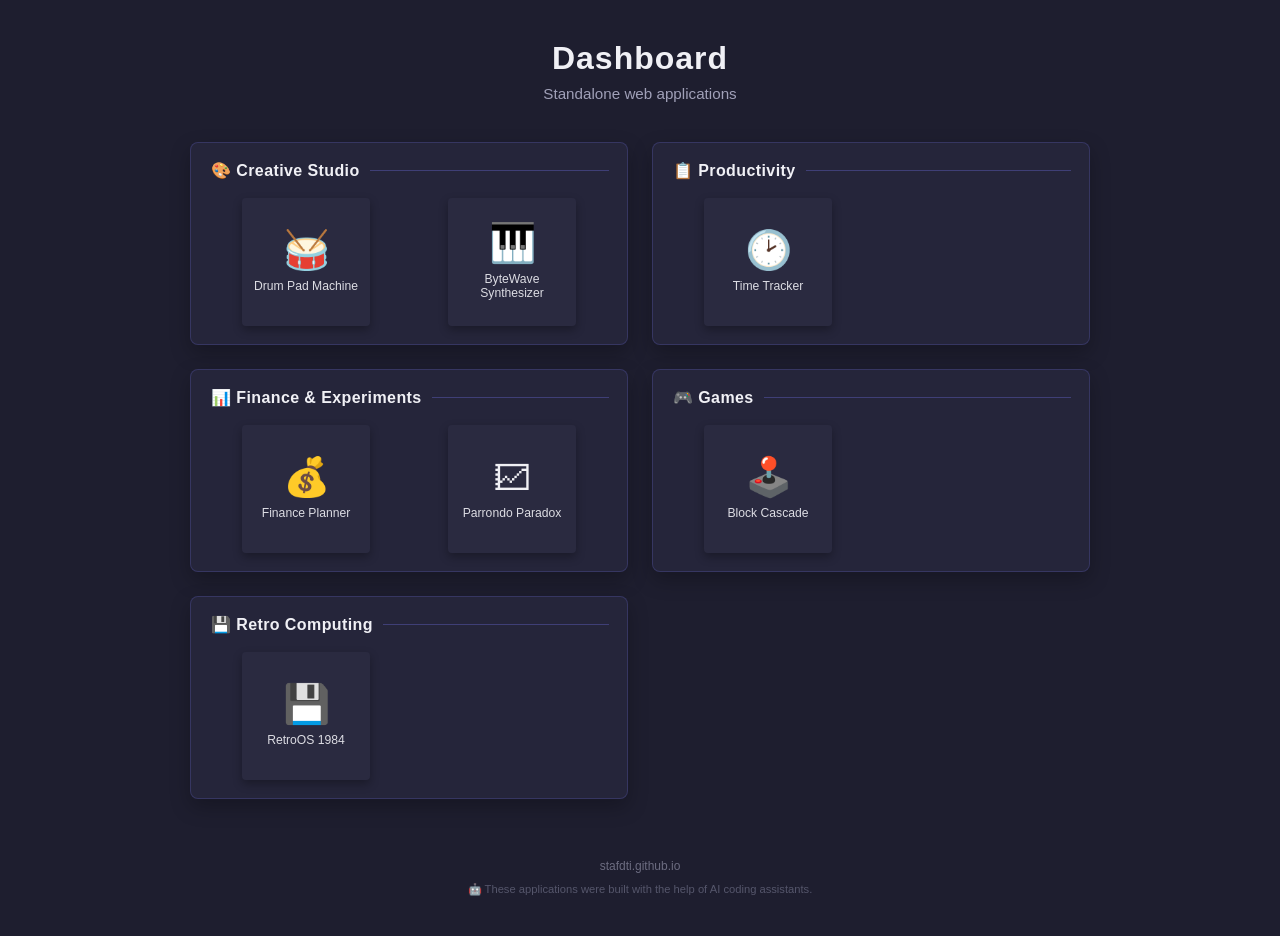
==== index.html @ 328d8c92 "feat: organize dashboard apps into responsive category groups Group applications into visually disti" ====
<!DOCTYPE html>
<html lang="de">
<head>
    <meta charset="UTF-8">
    <meta name="viewport" content="width=device-width, initial-scale=1.0">
    <title>Dashboard</title>
    <style>
        :root {
            --bg: #1e1e2f;
            --card-bg: #2a2a40;
            --card-hover: #34344f;
            --group-bg: #25253a;
            --text: #f0f0f5;
            --muted-text: #a0a0b8;
            --accent: #7a7aff;
        }

        * {
            box-sizing: border-box;
        }

        body {
            margin: 0;
            min-height: 100vh;
            font-family: "Segoe UI", Arial, sans-serif;
            background: var(--bg);
            color: var(--text);
            display: flex;
            flex-direction: column;
            align-items: center;
            padding: 40px 20px;
        }

        h1 {
            margin: 0 0 8px 0;
            font-size: 2rem;
            letter-spacing: 1px;
        }

        p.subtitle {
            margin: 0 0 40px 0;
            color: var(--muted-text);
            font-size: 0.95rem;
        }

        .dashboard {
            width: 100%;
            max-width: 900px;
            display: grid;
            grid-template-columns: repeat(2, minmax(0, 1fr));
            gap: 24px;
        }

        .app-group {
            min-height: 130px;
            padding: 18px;
            background: var(--group-bg);
            border: 1px solid rgba(122, 122, 255, 0.2);
            border-radius: 8px;
            box-shadow: 0 8px 20px rgba(0, 0, 0, 0.25);
        }

        .group-title {
            display: flex;
            align-items: center;
            gap: 10px;
            margin: 0 0 18px 2px;
            color: var(--text);
            font-size: 1rem;
            font-weight: 600;
            letter-spacing: 0.4px;
        }

        .group-title::after {
            content: "";
            height: 1px;
            flex: 1;
            background: rgba(122, 122, 255, 0.3);
        }

        .dashboard-grid {
            display: grid;
            grid-template-columns: repeat(2, minmax(0, 1fr));
            gap: 12px;
        }

        .widget {
            width: 128px;
            max-width: 100%;
            min-width: 0;
            justify-self: center;
            aspect-ratio: 1;
            padding: 2px;
            background: var(--card-bg);
            border-radius: 4px;
            display: flex;
            flex-direction: column;
            align-items: center;
            justify-content: center;
            text-decoration: none;
            color: var(--text);
            box-shadow: 0 4px 10px rgba(0, 0, 0, 0.3);
            transition: transform 0.15s ease, background 0.15s ease, box-shadow 0.15s ease;
        }

        .widget:hover {
            background: var(--card-hover);
            transform: translateY(-4px);
            box-shadow: 0 8px 18px rgba(0, 0, 0, 0.45);
        }

        .widget:active {
            transform: translateY(-1px) scale(0.98);
        }

        .widget .icon {
            font-size: 38px;
            line-height: 1;
            margin-bottom: 10px;
        }

        .widget .label {
            font-size: 0.76rem;
            text-align: center;
            padding: 0 4px;
            color: var(--text);
            opacity: 0.9;
        }

        footer {
            margin-top: 60px;
            font-size: 0.75rem;
            color: #6c6c80;
        }

        p.disclaimer {
            margin: 10px 0 0 0;
            font-size: 0.7rem;
            color: #55566b;
            text-align: center;
        }

        @media (max-width: 640px) {
            body {
                padding: 32px 16px;
            }

            .dashboard {
                grid-template-columns: 1fr;
                gap: 20px;
            }

            .app-group {
                min-height: auto;
            }
        }

        @media (max-width: 360px) {
            .dashboard-grid {
                grid-template-columns: 1fr 1fr;
                gap: 10px;
            }

            .widget {
                min-height: 0;
            }

            .widget .icon {
                font-size: 32px;
            }

            .widget .label {
                font-size: 0.7rem;
            }
        }
    </style>
</head>
<body>
    <h1>Dashboard</h1>
    <p class="subtitle">Standalone web applications</p>

    <main class="dashboard" id="dashboard">
        <section class="app-group" aria-labelledby="creative-title">
            <h2 class="group-title" id="creative-title">🎨 Creative Studio</h2>
            <div class="dashboard-grid">
                <a class="widget" href="drum-pad-machine/src/index.html" title="Drum Pad Machine">
                    <span class="icon">🥁</span>
                    <span class="label">Drum Pad Machine</span>
                </a>
                <a class="widget" href="synthesizer/index.html" title="ByteWave Synthesizer">
                    <span class="icon">🎹</span>
                    <span class="label">ByteWave Synthesizer</span>
                </a>
            </div>
        </section>

        <section class="app-group" aria-labelledby="productivity-title">
            <h2 class="group-title" id="productivity-title">📋 Productivity</h2>
            <div class="dashboard-grid">
                <a class="widget" href="time-tracker/src/index.html" title="Time Tracker">
                    <span class="icon">🕑</span>
                    <span class="label">Time Tracker</span>
                </a>
            </div>
        </section>

        <section class="app-group" aria-labelledby="finance-title">
            <h2 class="group-title" id="finance-title">📊 Finance & Experiments</h2>
            <div class="dashboard-grid">
                <a class="widget" href="finance-planner/src/index.html" title="Finance Planner">
                    <span class="icon">💰</span>
                    <span class="label">Finance Planner</span>
                </a>
                <a class="widget" href="parrondo paradox/index.html" title="Parrondo Paradox">
                    <span class="icon">🗠</span>
                    <span class="label">Parrondo Paradox</span>
                </a>
            </div>
        </section>

        <section class="app-group" aria-labelledby="games-title">
            <h2 class="group-title" id="games-title">🎮 Games</h2>
            <div class="dashboard-grid">
                <a class="widget" href="block-cascade/index.html" title="Block Cascade">
                    <span class="icon">🕹️</span>
                    <span class="label">Block Cascade</span>
                </a>
            </div>
        </section>

        <section class="app-group" aria-labelledby="retro-title">
            <h2 class="group-title" id="retro-title">💾 Retro Computing</h2>
            <div class="dashboard-grid">
                <a class="widget" href="retro-os/index.html" title="RetroOS 1984">
                    <span class="icon">💾</span>
                    <span class="label">RetroOS 1984</span>
                </a>
            </div>
        </section>
    </main>

    <footer>stafdti.github.io</footer>
    <p class="disclaimer">🤖 These applications were built with the help of AI coding assistants.</p>

    <script>
        // Simple keyboard accessibility / future extension hook.
        document.querySelectorAll('.widget').forEach(function (widget) {
            widget.addEventListener('click', function () {
                // Placeholder for potential analytics or transition effects.
                console.log('Opening app:', widget.title);
            });
        });
    </script>
</body>
</html>
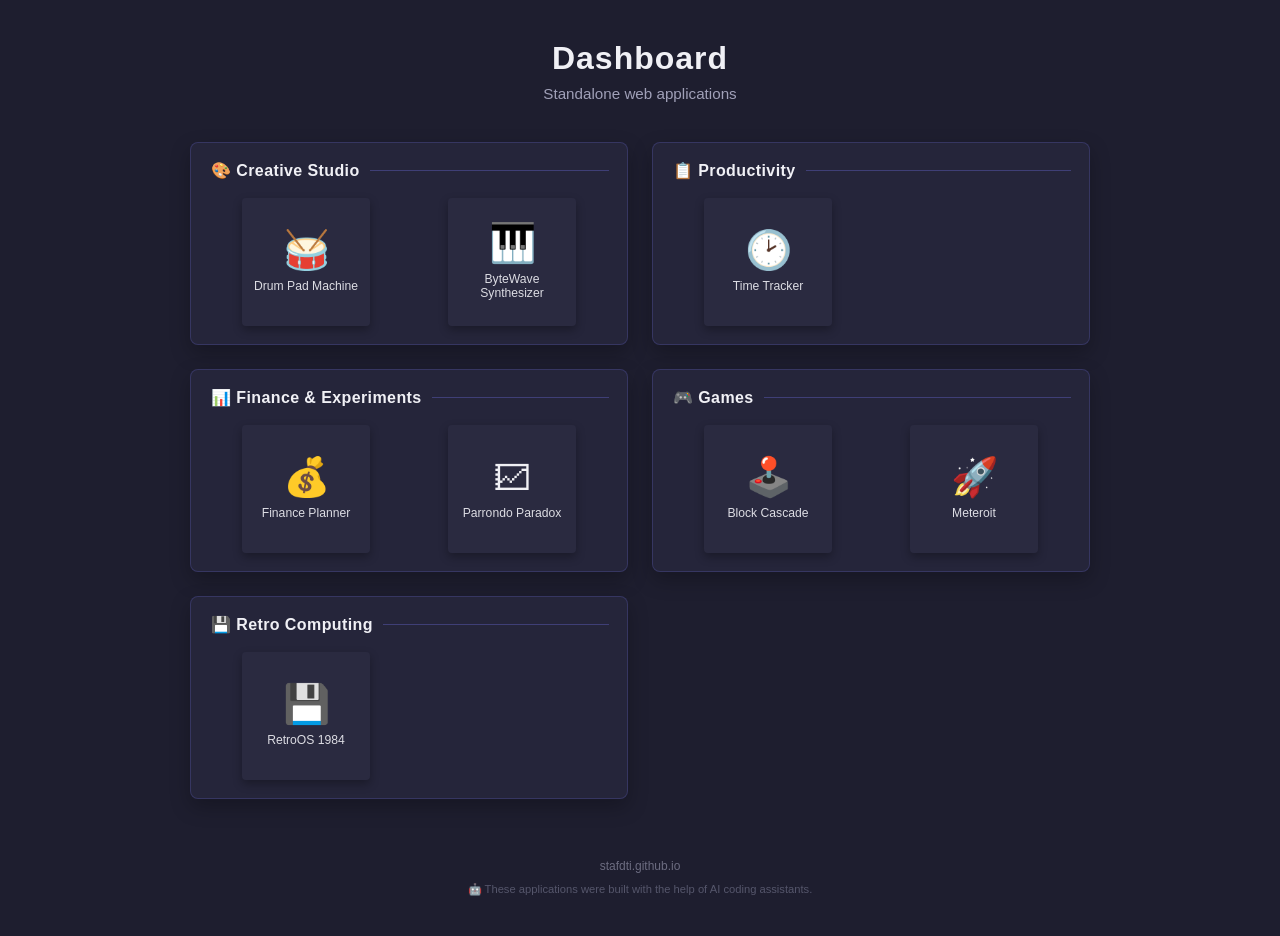
==== commit 453cb353: "feat: add Meteroit neon orbital arcade game experience Add a self-contained browser game with neon o" ====
--- a/index.html
+++ b/index.html
@@ -225,6 +225,10 @@
                     <span class="icon">🕹️</span>
                     <span class="label">Block Cascade</span>
                 </a>
+                <a class="widget" href="meteroit/index.html" title="Meteroit">
+                    <span class="icon">🚀</span>
+                    <span class="label">Meteroit</span>
+                </a>
             </div>
         </section>
 
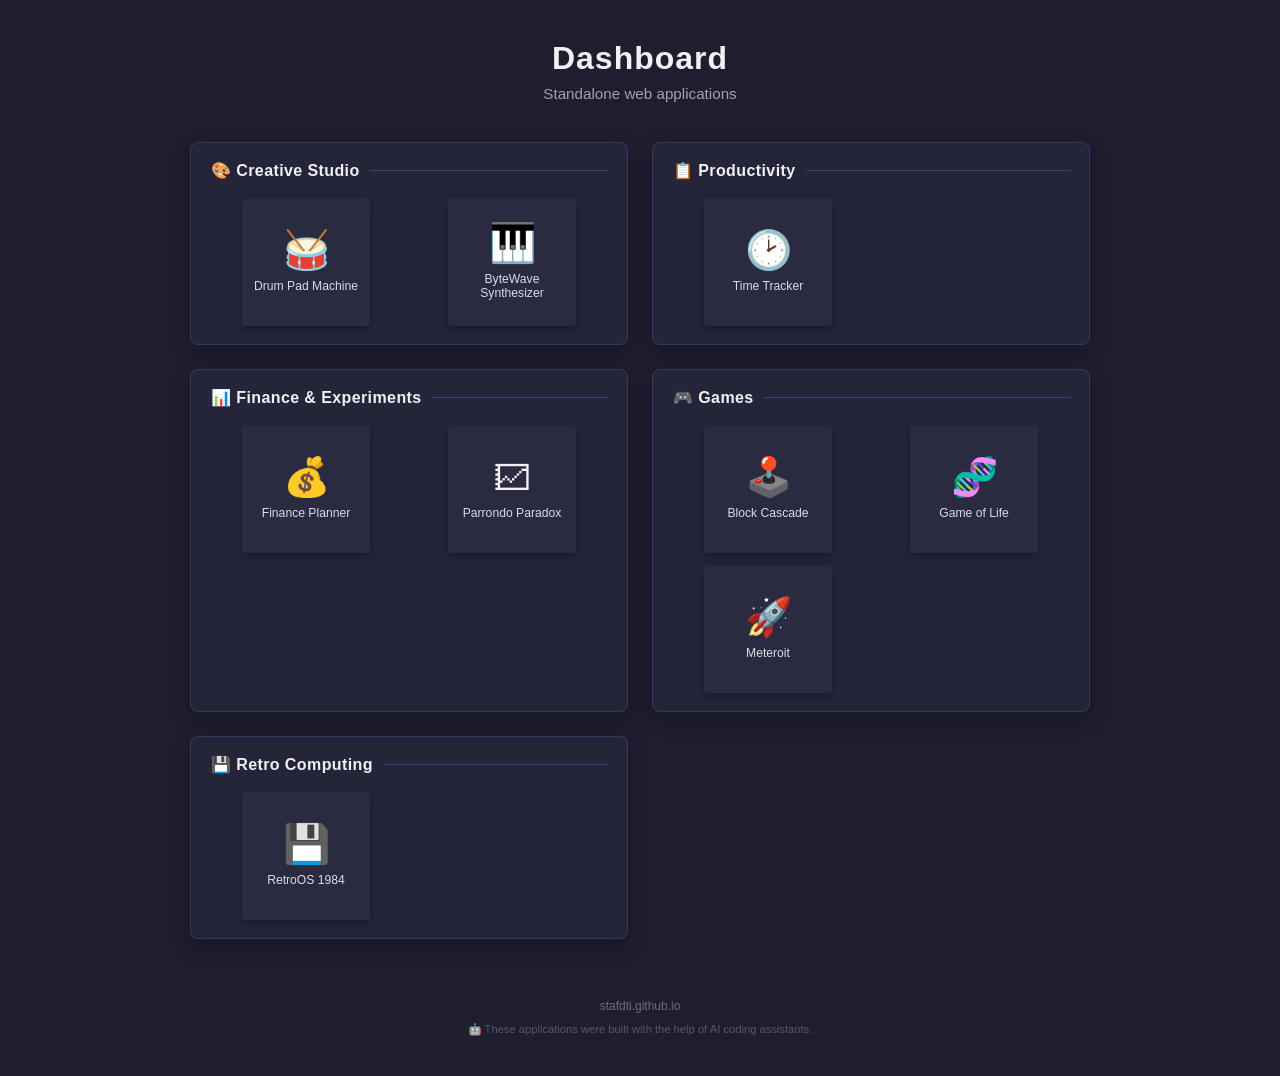
==== commit 167a4b2b: "feat: add Conway's Game of Life cellular automaton app Add a self-contained browser simulator with a" ====
--- a/index.html
+++ b/index.html
@@ -225,7 +225,11 @@
                     <span class="icon">🕹️</span>
                     <span class="label">Block Cascade</span>
                 </a>
-                <a class="widget" href="meteroit/index.html" title="Meteroit">
+                <a class="widget" href="game-of-life/index.html" title="Conway's Game of Life">
+                    <span class="icon">🧬</span>
+                    <span class="label">Game of Life</span>
+                </a>
+                <a class="widget" href="meteroite/index.html" title="Meteroite">
                     <span class="icon">🚀</span>
                     <span class="label">Meteroit</span>
                 </a>
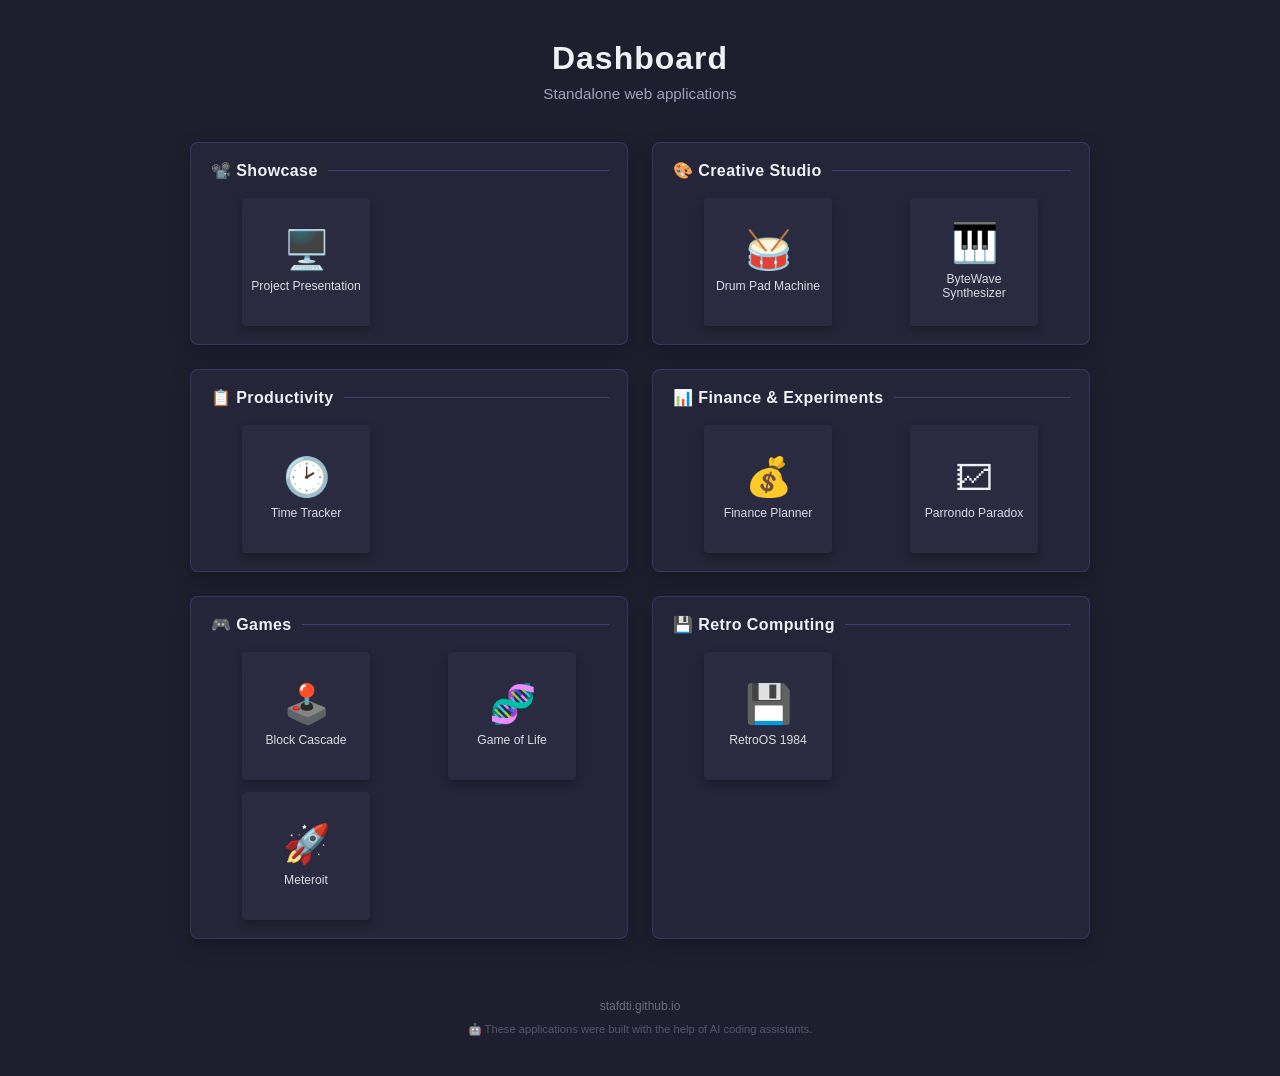
==== commit e629c63a: "feat: add interactive project showcase presentation - Add a Reveal.js presentation documenting the A" ====
--- a/index.html
+++ b/index.html
@@ -180,6 +180,16 @@
     <p class="subtitle">Standalone web applications</p>
 
     <main class="dashboard" id="dashboard">
+        <section class="app-group" aria-labelledby="presentation-title">
+            <h2 class="group-title" id="presentation-title">📽️ Showcase</h2>
+            <div class="dashboard-grid">
+                <a class="widget" href="presentation/index.html" title="Project Presentation">
+                    <span class="icon">🖥️</span>
+                    <span class="label">Project Presentation</span>
+                </a>
+            </div>
+        </section>
+
         <section class="app-group" aria-labelledby="creative-title">
             <h2 class="group-title" id="creative-title">🎨 Creative Studio</h2>
             <div class="dashboard-grid">
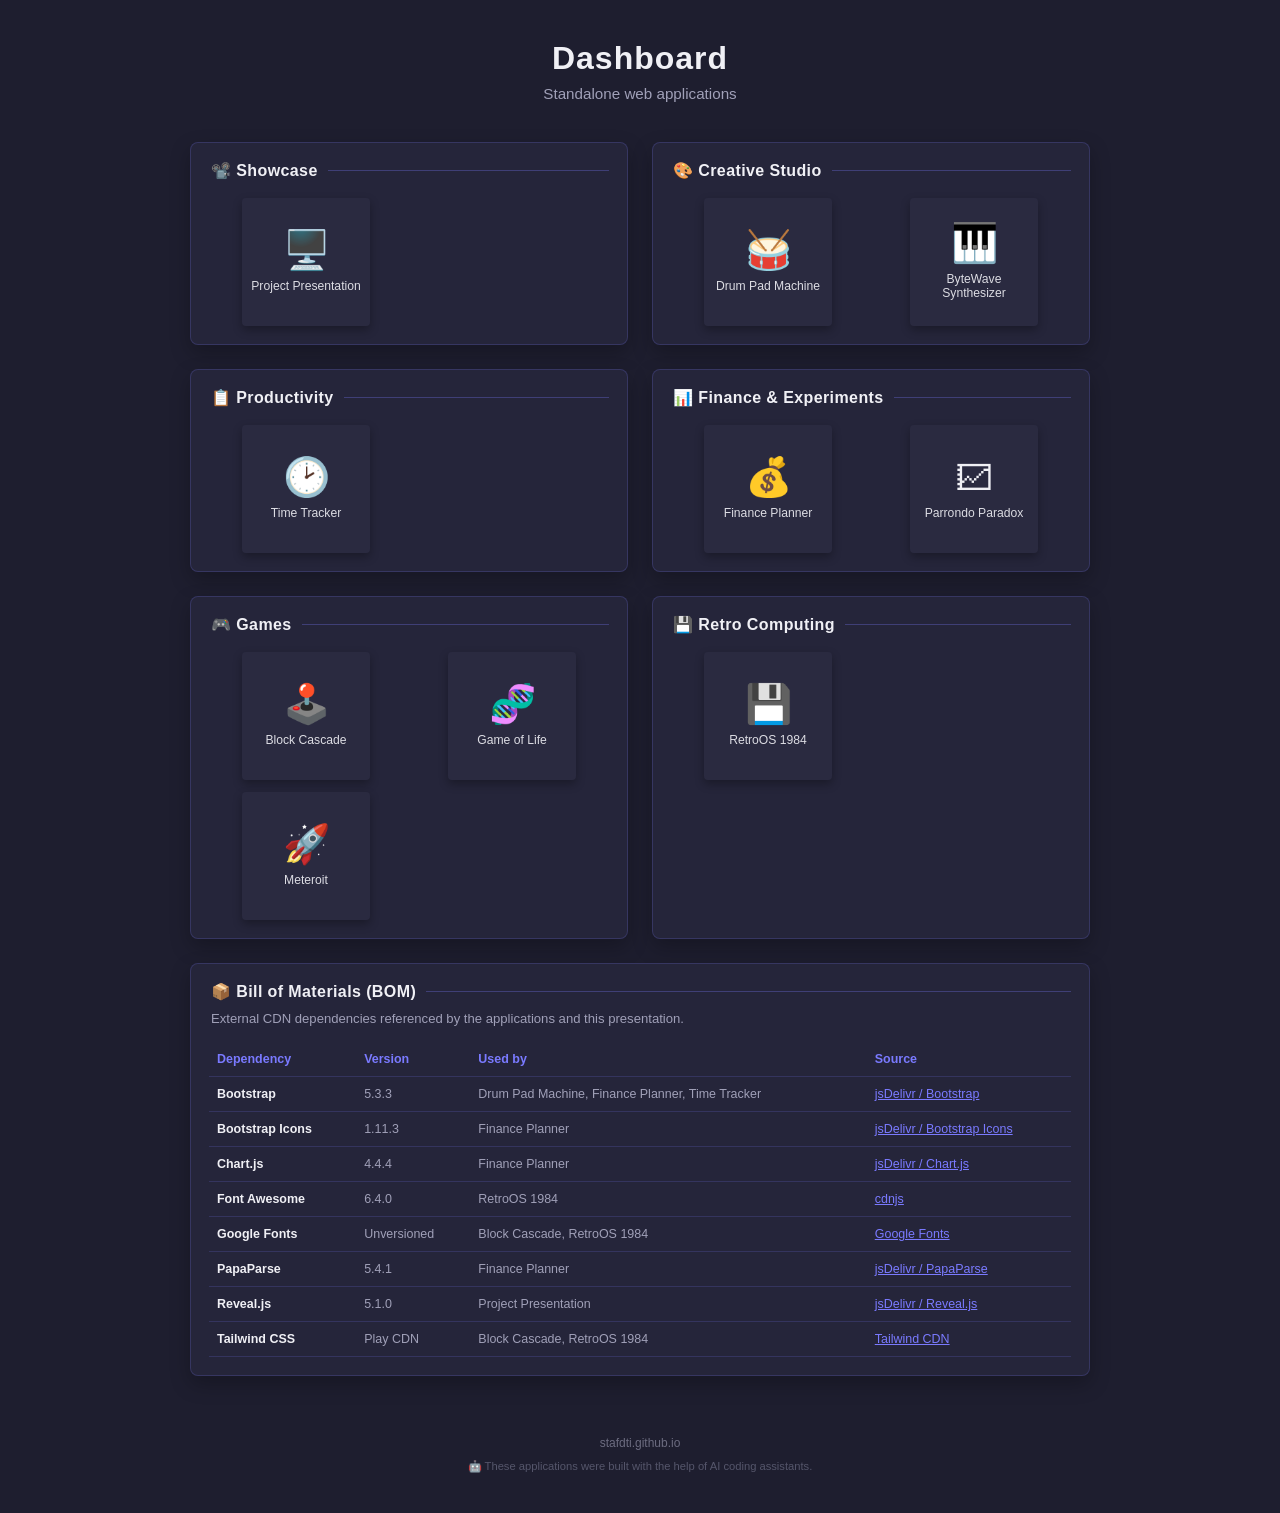
==== commit 657fa8c0: "docs: add CDN dependency bill of materials to project page Document external CDN dependencies, versi" ====
--- a/index.html
+++ b/index.html
@@ -84,6 +84,60 @@
             gap: 12px;
         }
 
+        .bom-section {
+            width: 100%;
+            max-width: 900px;
+            margin-top: 24px;
+            padding: 18px;
+            background: var(--group-bg);
+            border: 1px solid rgba(122, 122, 255, 0.2);
+            border-radius: 8px;
+            box-shadow: 0 8px 20px rgba(0, 0, 0, 0.25);
+        }
+
+        .bom-intro {
+            margin: -8px 0 16px 2px;
+            color: var(--muted-text);
+            font-size: 0.82rem;
+        }
+
+        .bom-table-wrapper {
+            overflow-x: auto;
+        }
+
+        .bom-table {
+            width: 100%;
+            border-collapse: collapse;
+            font-size: 0.78rem;
+        }
+
+        .bom-table th,
+        .bom-table td {
+            padding: 10px 8px;
+            border-bottom: 1px solid rgba(122, 122, 255, 0.18);
+            text-align: left;
+            vertical-align: top;
+        }
+
+        .bom-table th {
+            color: var(--accent);
+            font-weight: 600;
+            white-space: nowrap;
+        }
+
+        .bom-table td {
+            color: var(--muted-text);
+        }
+
+        .bom-table td:first-child {
+            color: var(--text);
+            font-weight: 600;
+        }
+
+        .bom-table a {
+            color: var(--accent);
+        }
+
         .widget {
             width: 128px;
             max-width: 100%;
@@ -257,6 +311,73 @@
         </section>
     </main>
 
+    <section class="bom-section" aria-labelledby="bom-title">
+        <h2 class="group-title" id="bom-title">📦 Bill of Materials (BOM)</h2>
+        <p class="bom-intro">External CDN dependencies referenced by the applications and this presentation.</p>
+        <div class="bom-table-wrapper">
+            <table class="bom-table">
+                <thead>
+                    <tr>
+                        <th>Dependency</th>
+                        <th>Version</th>
+                        <th>Used by</th>
+                        <th>Source</th>
+                    </tr>
+                </thead>
+                <tbody>
+                    <tr>
+                        <td>Bootstrap</td>
+                        <td>5.3.3</td>
+                        <td>Drum Pad Machine, Finance Planner, Time Tracker</td>
+                        <td><a href="https://getbootstrap.com/" target="_blank" rel="noopener noreferrer">jsDelivr / Bootstrap</a></td>
+                    </tr>
+                    <tr>
+                        <td>Bootstrap Icons</td>
+                        <td>1.11.3</td>
+                        <td>Finance Planner</td>
+                        <td><a href="https://icons.getbootstrap.com/" target="_blank" rel="noopener noreferrer">jsDelivr / Bootstrap Icons</a></td>
+                    </tr>
+                    <tr>
+                        <td>Chart.js</td>
+                        <td>4.4.4</td>
+                        <td>Finance Planner</td>
+                        <td><a href="https://www.chartjs.org/" target="_blank" rel="noopener noreferrer">jsDelivr / Chart.js</a></td>
+                    </tr>
+                    <tr>
+                        <td>Font Awesome</td>
+                        <td>6.4.0</td>
+                        <td>RetroOS 1984</td>
+                        <td><a href="https://fontawesome.com/" target="_blank" rel="noopener noreferrer">cdnjs</a></td>
+                    </tr>
+                    <tr>
+                        <td>Google Fonts</td>
+                        <td>Unversioned</td>
+                        <td>Block Cascade, RetroOS 1984</td>
+                        <td><a href="https://fonts.google.com/" target="_blank" rel="noopener noreferrer">Google Fonts</a></td>
+                    </tr>
+                    <tr>
+                        <td>PapaParse</td>
+                        <td>5.4.1</td>
+                        <td>Finance Planner</td>
+                        <td><a href="https://www.papaparse.com/" target="_blank" rel="noopener noreferrer">jsDelivr / PapaParse</a></td>
+                    </tr>
+                    <tr>
+                        <td>Reveal.js</td>
+                        <td>5.1.0</td>
+                        <td>Project Presentation</td>
+                        <td><a href="https://revealjs.com/" target="_blank" rel="noopener noreferrer">jsDelivr / Reveal.js</a></td>
+                    </tr>
+                    <tr>
+                        <td>Tailwind CSS</td>
+                        <td>Play CDN</td>
+                        <td>Block Cascade, RetroOS 1984</td>
+                        <td><a href="https://tailwindcss.com/" target="_blank" rel="noopener noreferrer">Tailwind CDN</a></td>
+                    </tr>
+                </tbody>
+            </table>
+        </div>
+    </section>
+
     <footer>stafdti.github.io</footer>
     <p class="disclaimer">🤖 These applications were built with the help of AI coding assistants.</p>
 
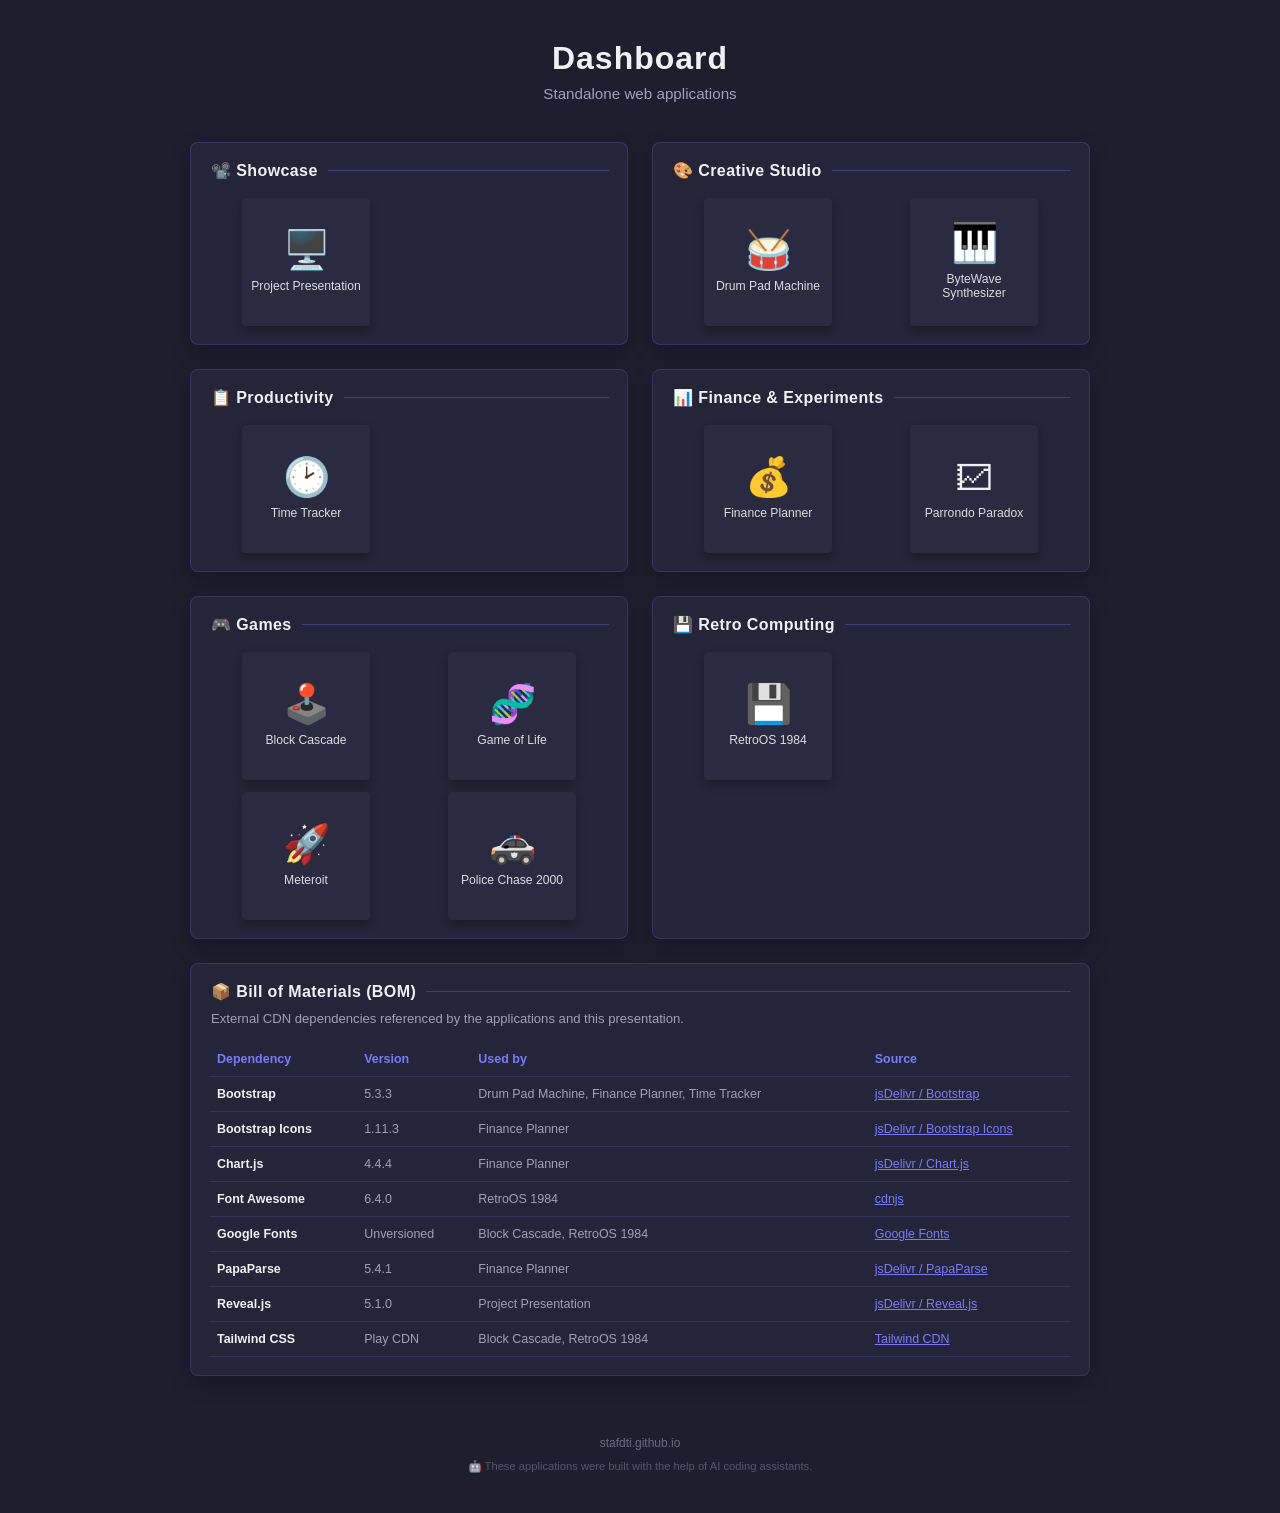
==== commit 4daa2cbd: "feat: add Police Chase 2000 top-down pursuit arcade game Introduce a self-contained browser game fea" ====
--- a/index.html
+++ b/index.html
@@ -297,6 +297,10 @@
                     <span class="icon">🚀</span>
                     <span class="label">Meteroit</span>
                 </a>
+                <a class="widget" href="police-chase-2000/index.html" title="Police Chase 2000">
+                    <span class="icon">🚓</span>
+                    <span class="label">Police Chase 2000</span>
+                </a>
             </div>
         </section>
 
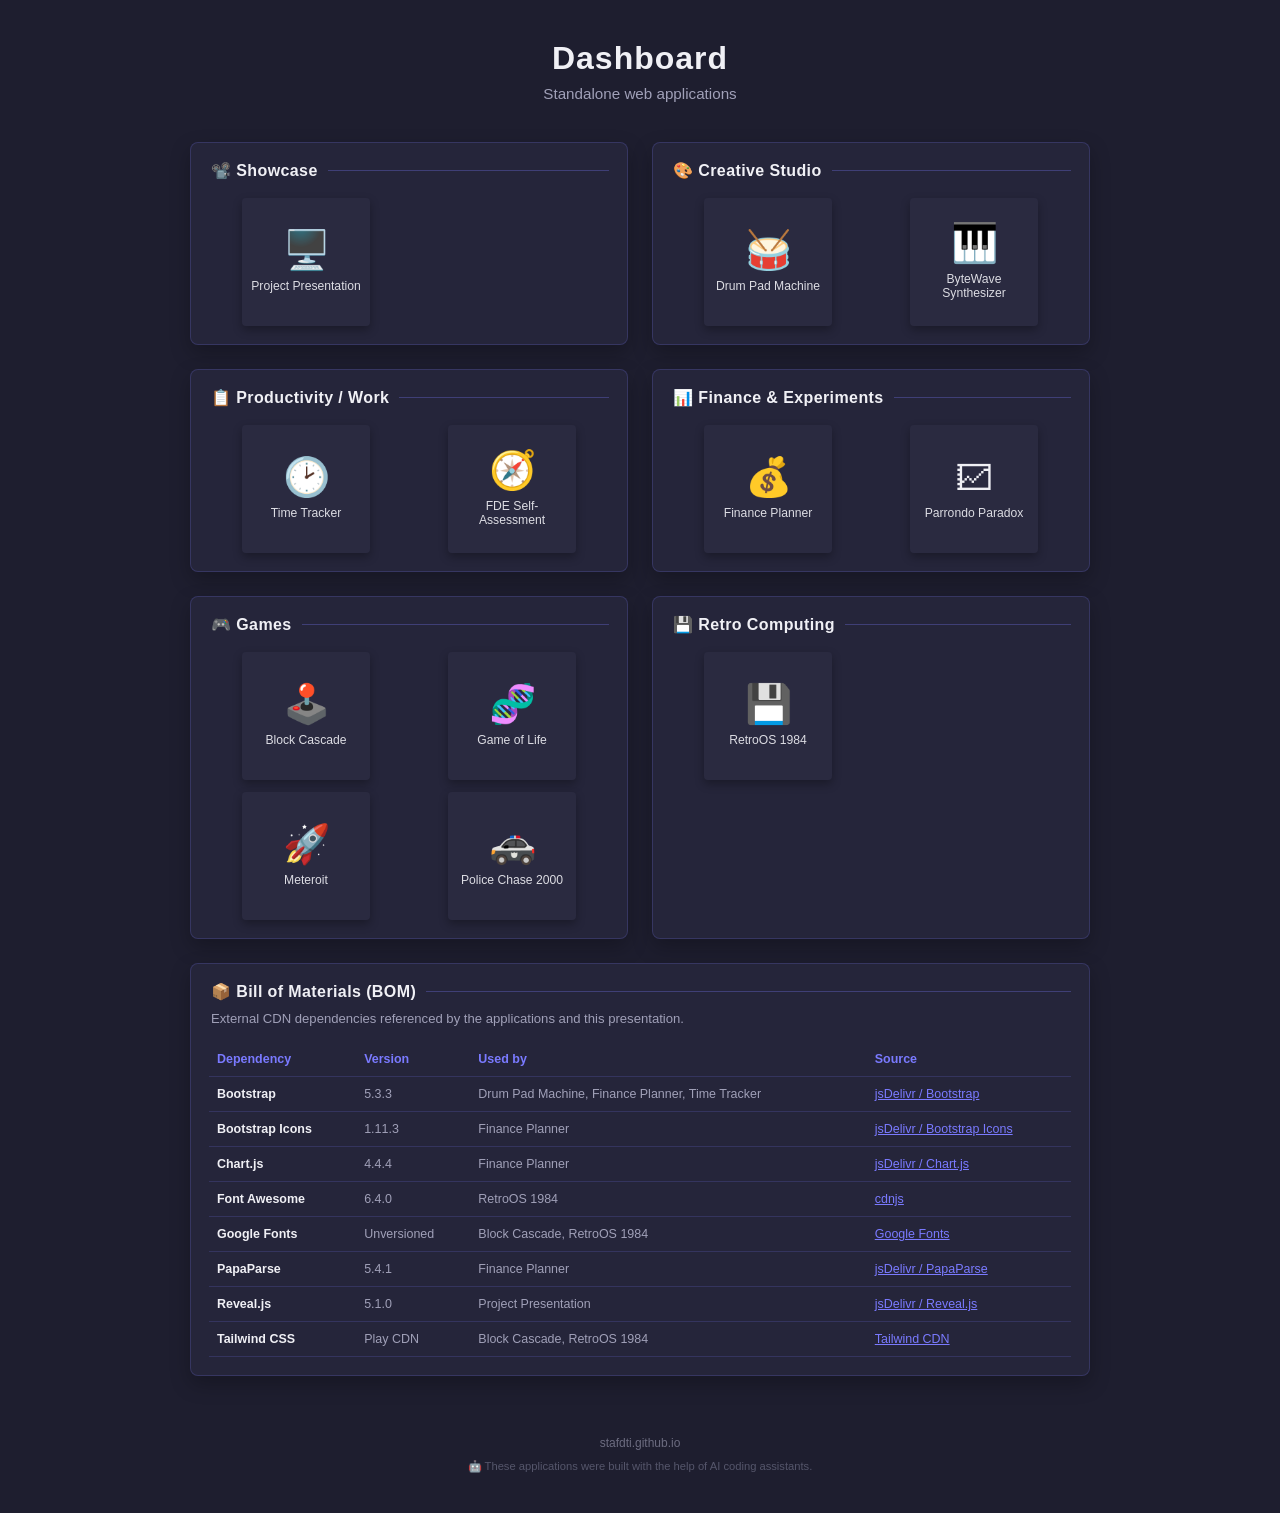
==== commit c4745780: "feat: add browser-based FDE self-assessment readiness tool Introduce a standalone assessment app cov" ====
--- a/index.html
+++ b/index.html
@@ -259,11 +259,15 @@
         </section>
 
         <section class="app-group" aria-labelledby="productivity-title">
-            <h2 class="group-title" id="productivity-title">📋 Productivity</h2>
+            <h2 class="group-title" id="productivity-title">📋 Productivity / Work</h2>
             <div class="dashboard-grid">
                 <a class="widget" href="time-tracker/src/index.html" title="Time Tracker">
                     <span class="icon">🕑</span>
                     <span class="label">Time Tracker</span>
+                </a>
+                <a class="widget" href="fde-self-assessment/src/index.html" title="FDE Self-Assessment">
+                    <span class="icon">🧭</span>
+                    <span class="label">FDE Self-Assessment</span>
                 </a>
             </div>
         </section>
